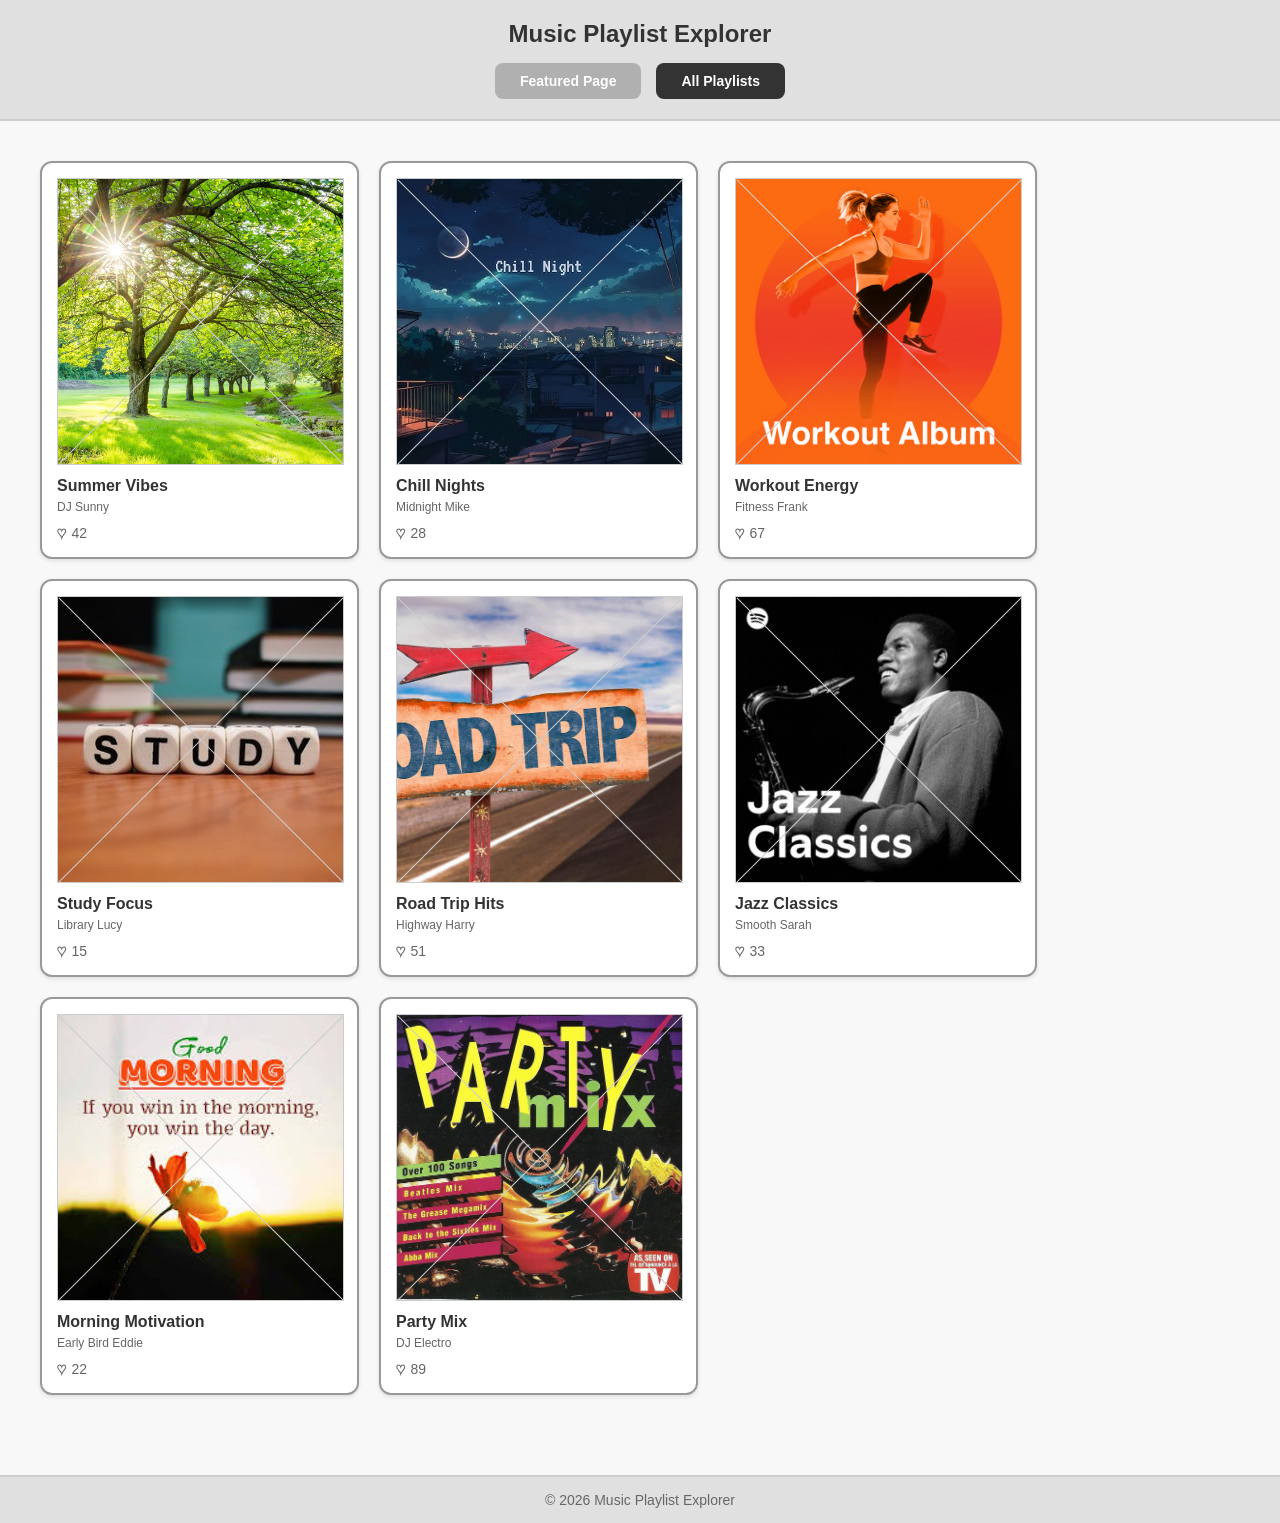
==== music-playlist-creator/allPlaylists.html @ 5029d7d8 "up until milestone 8" ====
<!DOCTYPE html>
<html lang="en">
<head>
    <meta charset="UTF-8">
    <meta name="viewport" content="width=device-width, initial-scale=1.0">
    
    <title>Music Playlist Explorer</title>
    <link rel="icon" type="image/x-icon" href="/images/favicon.ico">
    
    <link rel="stylesheet" href="style.css">
</head>
<body>
    <!-- Header section -->
    <header>
        <h1>Music Playlist Explorer</h1>
        <!-- Navigation buttons -->
        <div class="nav-buttons">
            <a href="featured.html" class="nav-button">Featured Page</a>
            <a href="allPlaylists.html" class="nav-button active">All Playlists</a>
        </div>
    </header>

    <!-- Main content section -->
    <main>
        <!-- All playlists section -->
        <section class="all-playlists">
            <!-- Container for all playlist cards (populated by JavaScript) -->
            <div class="playlist-cards"></div>
        </section>
    </main>

    <!-- Modal overlay -->
    <div class="modal-overlay" id="modal-overlay">
        <!-- Modal content -->
        <div class="modal-content" id="modal-content">
            <div class="modal-header">
                <div class="modal-image"></div>
                <div class="modal-info">
                    <h2 class="modal-playlist-title">Playlist Title</h2>
                    <p class="modal-creator-name">Creator Name</p>
                    <div class="modal-likes">
                        <span class="modal-heart">♥</span>
                        <span class="modal-like-count">0</span>
                    </div>
                </div>
            </div>

            <!-- Shuffle button -->
            <button class="shuffle-button" id="shuffle-button">🔀 Shuffle</button>

            <!-- Song list -->
            <div class="song-list">
                <!-- Song 1 -->
                <div class="song-item">
                    <div class="song-image"></div>
                    <div class="song-details">
                        <h4 class="song-title">Song Title</h4>
                        <p class="artist-name">Artist Name</p>
                        <p class="album-name">Album Name</p>
                    </div>
                    <span class="song-duration">0:00</span>
                </div>

                <!-- Song 2 -->
                <div class="song-item">
                    <div class="song-image"></div>
                    <div class="song-details">
                        <h4 class="song-title">Song Title</h4>
                        <p class="artist-name">Artist Name</p>
                        <p class="album-name">Album Name</p>
                    </div>
                    <span class="song-duration">0:00</span>
                </div>

                <!-- Song 3 -->
                <div class="song-item">
                    <div class="song-image"></div>
                    <div class="song-details">
                        <h4 class="song-title">Song Title</h4>
                        <p class="artist-name">Artist Name</p>
                        <p class="album-name">Album Name</p>
                    </div>
                    <span class="song-duration">0:00</span>
                </div>
            </div>
        </div>
    </div>

    <!-- Footer section -->
    <footer>
        <p>&copy; 2026 Music Playlist Explorer</p>
    </footer>
    <script src="script.js"></script>
</body>
</html>
---- music-playlist-creator/style.css ----
/* Define Arial for a slick website and and add gray background to emphasize slickness*/
body {
    font-family: 'Arial', sans-serif;
    margin: 0;
    padding: 0;
    background-color: #f8f8f8;
    min-height: 100vh;
    display: flex;
    flex-direction: column;
}

/* Ensure header is biggest, most noticable part of the screen and centered  */
header {
    background-color: #e0e0e0;
    padding: 20px;
    border-bottom: 2px solid #ccc;
    text-align: center;
}

header h1 {
    margin: 0 0 15px 0;
    font-size: 24px;
    color: #333;
}

/* Navigation buttons */
.nav-buttons {
    display: flex;
    justify-content: center;
    gap: 15px;
    margin-top: 10px;
}

.nav-button {
    background-color: #b0b0b0;
    color: white;
    border: none;
    border-radius: 8px;
    padding: 10px 25px;
    font-size: 14px;
    font-weight: bold;
    cursor: pointer;
    transition: background-color 0.3s, transform 0.2s;
    text-decoration: none;
    display: inline-block;
}

.nav-button:hover {
    transform: scale(1.05);
}

.nav-button.active {
    background-color: #333;
}

/* Main content area */
main {
    padding: 40px 20px;
    flex: 1;
}

/* Featured section */
.featured-section {
    max-width: 1200px;
    margin: 0 auto;
}

.featured-container {
    display: flex;
    gap: 40px;
    background-color: white;
    border-radius: 12px;
    padding: 30px;
    box-shadow: 0 4px 8px rgba(0, 0, 0, 0.1);
}

/* Featured left side - playlist info */
.featured-left {
    flex: 0 0 300px;
    display: flex;
    flex-direction: column;
    align-items: center;
}

.featured-image {
    width: 250px;
    height: 250px;
    background-color: #f0f0f0;
    border: 2px solid #ccc;
    border-radius: 12px;
    margin-bottom: 20px;
    background-size: cover;
    background-position: center;
}

.featured-title {
    margin: 0 0 10px 0;
    font-size: 24px;
    color: #333;
    text-align: center;
}

.featured-likes {
    display: flex;
    align-items: center;
    gap: 8px;
    font-size: 16px;
}

.featured-likes .heart {
    color: transparent;
    font-size: 20px;
    cursor: pointer;
    -webkit-text-stroke: 1px #666;
    transition: color 0.3s, -webkit-text-stroke 0.3s, transform 0.3s;
}

.featured-likes .heart:hover {
    -webkit-text-stroke: 1px #ff0000;
    transform: scale(1.2);
}

.featured-likes .heart.liked {
    color: #ff0000;
    -webkit-text-stroke: 1px #ff0000;
}

/* Featured right side - song list */
.featured-right {
    flex: 1;
}

.featured-right h3 {
    margin: 0 0 20px 0;
    font-size: 20px;
    color: #333;
}

.featured-song-list {
    display: flex;
    flex-direction: column;
    gap: 15px;
}

.featured-song-item {
    display: flex;
    align-items: center;
    gap: 15px;
    padding: 12px;
    border: 1px solid #ddd;
    border-radius: 8px;
    background-color: #fafafa;
    cursor: pointer;
    transition: transform 0.3s, box-shadow 0.3s;
}

.featured-song-item:hover {
    transform: translateY(-4px);
    box-shadow: 0 4px 12px rgba(0, 0, 0, 0.15);
}

.featured-song-image {
    width: 50px;
    height: 50px;
    background-color: #f0f0f0;
    border: 1px solid #ccc;
    border-radius: 4px;
    background-size: cover;
    background-position: center;
}

.featured-song-details {
    flex: 1;
}

.featured-song-title {
    margin: 0 0 4px 0;
    font-size: 14px;
    color: #333;
    font-weight: bold;
}

.featured-song-artist {
    margin: 0 0 2px 0;
    font-size: 12px;
    color: #666;
}

.featured-song-album {
    margin: 0;
    font-size: 12px;
    color: #999;
}

.featured-song-duration {
    font-size: 12px;
    color: #666;
}

/* Organize each card in Flexbox grid setup */
.playlist-cards {
    display: flex;
    flex-wrap: wrap;
    gap: 20px;
    max-width: 1200px;
    margin: 0 auto;
}

/* Make card seem noticeable with bordering/hovering effect, making site look more responsive */
.card {
    background-color: white;
    border: 2px solid #999;
    border-radius: 12px;
    padding: 15px;
    box-shadow: 0 2px 4px rgba(0, 0, 0, 0.1);
    flex: 0 0 calc(25% - 15px);
    cursor: pointer;
    transition: transform 0.3s, box-shadow 0.3s;
}

/* Card hover effect */
.card:hover {
    transform: translateY(-8px);
    box-shadow: 0 8px 16px rgba(0, 0, 0, 0.2);
}

/* Card image also is place sharply into the card container to fit the aligned grid view*/
.card-image {
    width: 100%;
    aspect-ratio: 1 / 1;
    background-color: #f0f0f0;
    border: 1px solid #ccc;
    margin-bottom: 12px;
    position: relative;
}

/* X pattern for placeholder image */
.card-image::before,
.card-image::after {
    content: '';
    position: absolute;
    background-color: #ccc;
    width: 1px;
    height: 141%;
    top: 50%;
    left: 50%;
}

.card-image::before {
    transform: translate(-50%, -50%) rotate(45deg);
}

.card-image::after {
    transform: translate(-50%, -50%) rotate(-45deg);
}

/* Playlist title */
.playlist-title {
    margin: 0 0 5px 0;
    font-size: 16px;
    color: #333;
    font-weight: bold;
}

/* Further defining song features based on flexbox to make text look clean */
.creator-name {
    margin: 0 0 10px 0;
    font-size: 12px;
    color: #666;
}

/* Likes section */
.likes {
    display: flex;
    align-items: center;
    gap: 5px;
    font-size: 14px;
}

.heart {
    color: transparent;
    font-size: 16px;
    cursor: pointer;
    -webkit-text-stroke: 1px #666;
    transition: color 0.3s, -webkit-text-stroke 0.3s, transform 0.3s;
}

.heart:hover {
    -webkit-text-stroke: 1px #ff0000;
    transform: scale(1.2);
}

.heart.liked {
    color: #ff0000;
    -webkit-text-stroke: 1px #ff0000;
}

.like-count {
    color: #666;
}

/* Centered footer that has grey background matching with top with dark text to indicate the end of the page + small information about company*/
footer {
    background-color: #e0e0e0;
    padding: 15px;
    text-align: center;
    border-top: 2px solid #ccc;
    margin-top: 40px;
}

footer p {
    margin: 0;
    color: #666;
    font-size: 14px;
}

/* Modal overlay - covers entire screen and again is centered to become more noticable for the user and makes the whole website seem more dynamic */
.modal-overlay {
    display: none;
    position: fixed;
    top: 0;
    left: 0;
    width: 100%;
    height: 100%;
    background-color: rgba(0, 0, 0, 0.5);
    z-index: 1000;
    justify-content: center;
    align-items: center;
}

.modal-overlay.active {
    display: flex;
}

/* Modal content box */
.modal-content {
    background-color: white;
    border-radius: 12px;
    padding: 30px;
    max-width: 600px;
    width: 90%;
    max-height: 80vh;
    overflow-y: auto;
    box-shadow: 0 4px 20px rgba(0, 0, 0, 0.3);
}

/* Modal header section */
.modal-header {
    display: flex;
    gap: 20px;
    margin-bottom: 30px;
}

/* Modal playlist cover image */
.modal-image {
    width: 150px;
    height: 150px;
    flex-shrink: 0;
    background-color: #f0f0f0;
    border: 1px solid #ccc;
    position: relative;
}

/* X pattern for modal image placeholder */
.modal-image::before,
.modal-image::after {
    content: '';
    position: absolute;
    background-color: #ccc;
    width: 1px;
    height: 141%;
    top: 50%;
    left: 50%;
}

.modal-image::before {
    transform: translate(-50%, -50%) rotate(45deg);
}

.modal-image::after {
    transform: translate(-50%, -50%) rotate(-45deg);
}

/* Modal info section */
.modal-info {
    display: flex;
    flex-direction: column;
    justify-content: center;
}

.modal-playlist-title {
    margin: 0 0 8px 0;
    font-size: 24px;
    color: #333;
}

.modal-creator-name {
    margin: 0 0 8px 0;
    font-size: 16px;
    color: #666;
}

/* Modal likes section */
.modal-likes {
    display: flex;
    align-items: center;
    gap: 5px;
    font-size: 14px;
}

.modal-heart {
    color: transparent;
    font-size: 16px;
    cursor: pointer;
    -webkit-text-stroke: 1px #666;
    transition: color 0.3s, -webkit-text-stroke 0.3s, transform 0.3s;
}

.modal-heart:hover {
    -webkit-text-stroke: 1px #ff0000;
    transform: scale(1.2);
}

.modal-heart.liked {
    color: #ff0000;
    -webkit-text-stroke: 1px #ff0000;
}

.modal-like-count {
    color: #666;
}

/* Shuffle button */
.shuffle-button {
    background-color: #4CAF50;
    color: white;
    border: none;
    border-radius: 8px;
    padding: 10px 20px;
    font-size: 14px;
    font-weight: bold;
    cursor: pointer;
    margin: 20px 0 10px auto;
    display: block;
    transition: background-color 0.3s, transform 0.2s;
}

.shuffle-button:hover {
    background-color: #45a049;
    transform: scale(1.05);
}

.shuffle-button:active {
    transform: scale(0.98);
}

/* Song list container - showing each song in a down grid view including key features like
song title, author, and album name */
.song-list {
    display: flex;
    flex-direction: column;
    gap: 15px;
}

/* Individual song item */
.song-item {
    display: flex;
    align-items: center;
    gap: 15px;
    padding: 12px;
    border: 1px solid #ddd;
    border-radius: 8px;
    background-color: #fafafa;
    cursor: pointer;
    transition: transform 0.3s, box-shadow 0.3s;
}

/* Song item hover effect */
.song-item:hover {
    transform: translateY(-8px);
    box-shadow: 0 4px 12px rgba(0, 0, 0, 0.15);
}

/* Song thumbnail image */
.song-image {
    width: 60px;
    height: 60px;
    flex-shrink: 0;
    background-color: #f0f0f0;
    border: 1px solid #ccc;
    position: relative;
}

/* X pattern for song image placeholder */
.song-image::before,
.song-image::after {
    content: '';
    position: absolute;
    background-color: #ccc;
    width: 1px;
    height: 141%;
    top: 50%;
    left: 50%;
}

.song-image::before {
    transform: translate(-50%, -50%) rotate(45deg);
}

.song-image::after {
    transform: translate(-50%, -50%) rotate(-45deg);
}

/* Song details section */
.song-details {
    flex: 1;
}

.song-title {
    margin: 0 0 4px 0;
    font-size: 14px;
    color: #333;
    font-weight: bold;
}

.artist-name {
    margin: 0 0 2px 0;
    font-size: 12px;
    color: #666;
}

.album-name {
    margin: 0;
    font-size: 12px;
    color: #999;
}

/* Song duration */
.song-duration {
    font-size: 12px;
    color: #666;
    margin-left: auto;
}
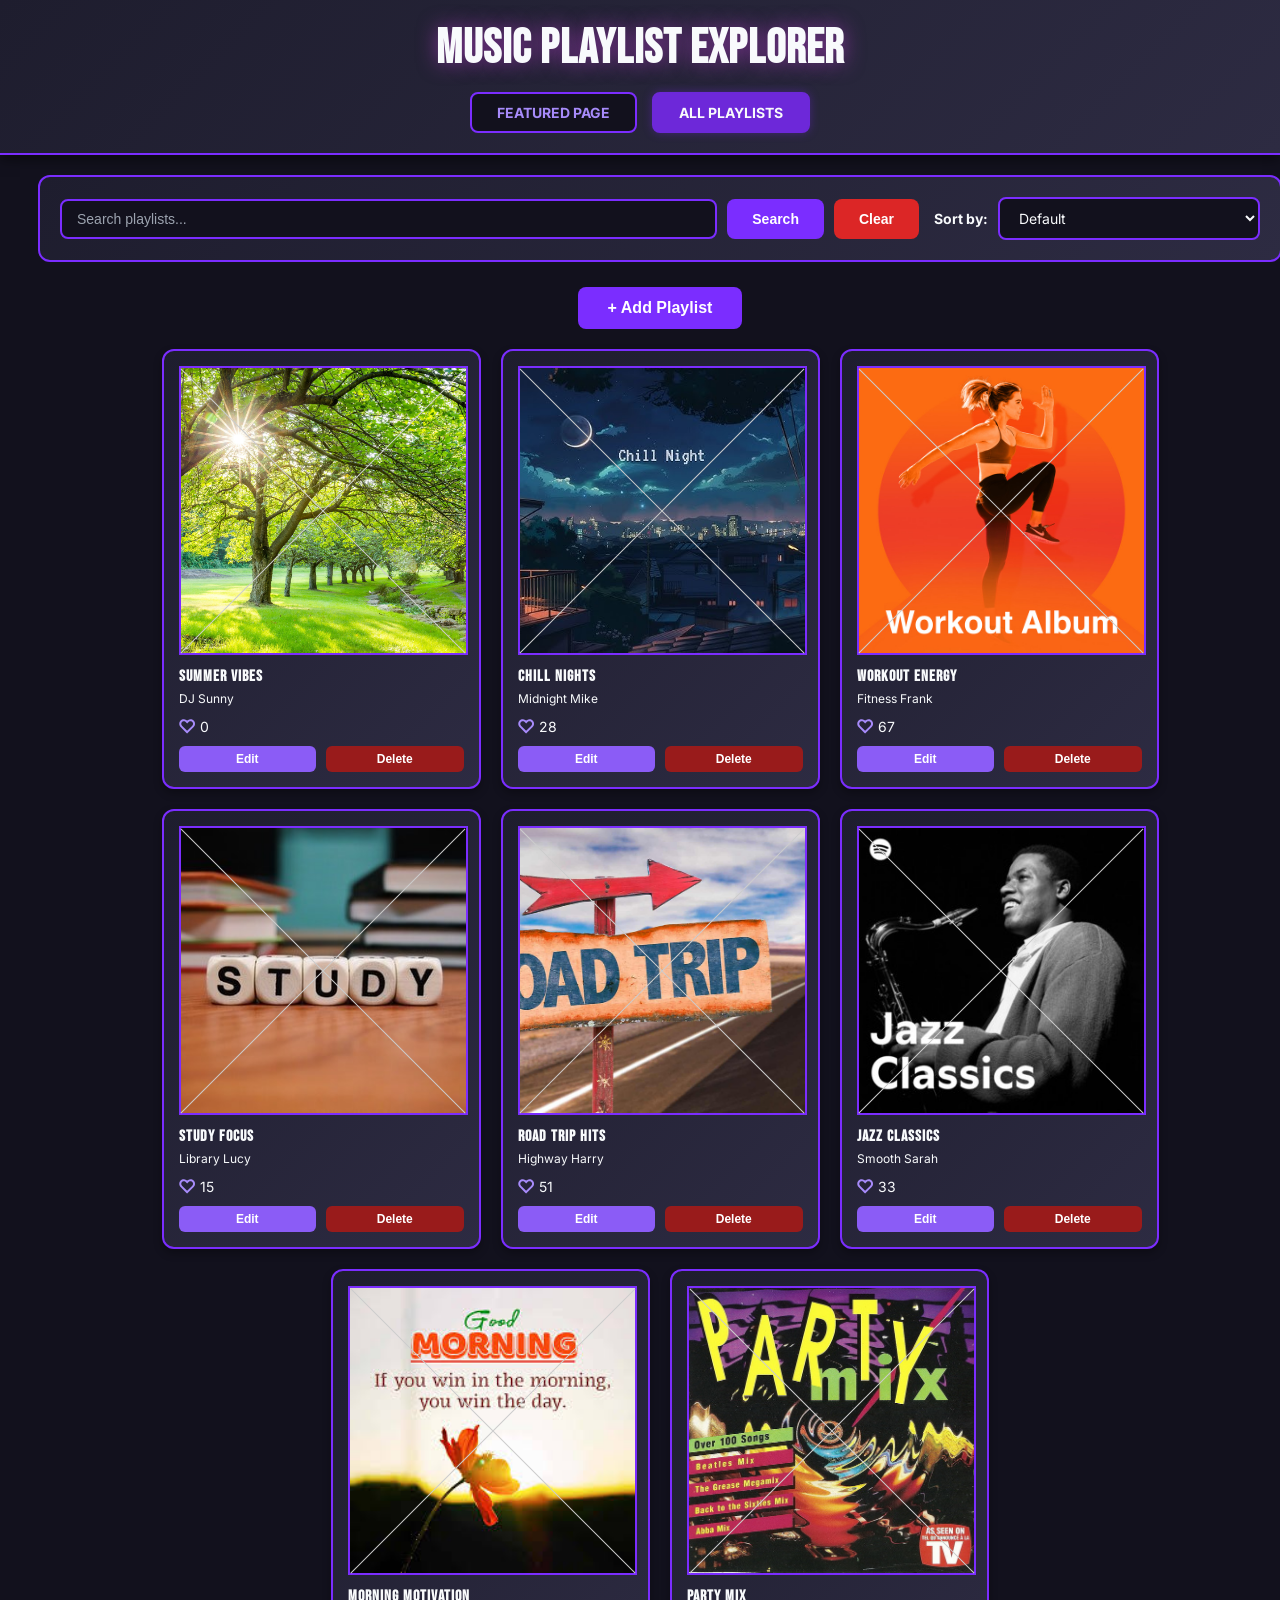
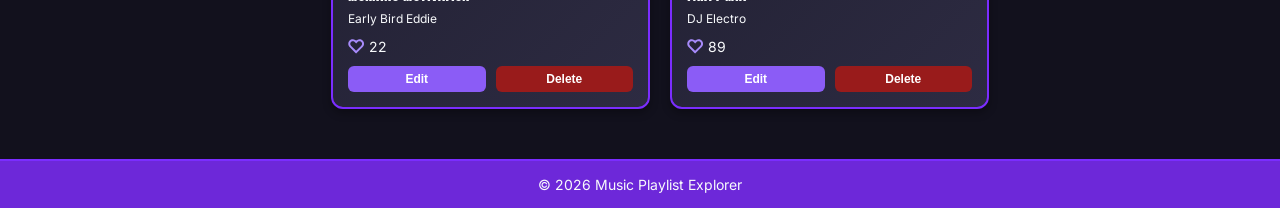
==== commit 281d2f73: "finished all stretch features + docs" ====
--- a/music-playlist-creator/allPlaylists.html
+++ b/music-playlist-creator/allPlaylists.html
@@ -10,26 +10,52 @@
     <link rel="stylesheet" href="style.css">
 </head>
 <body>
-    <!-- Header section -->
+    <!-- Header -->
     <header>
         <h1>Music Playlist Explorer</h1>
-        <!-- Navigation buttons -->
+        <!-- Navigation -->
         <div class="nav-buttons">
             <a href="featured.html" class="nav-button">Featured Page</a>
             <a href="allPlaylists.html" class="nav-button active">All Playlists</a>
         </div>
     </header>
 
-    <!-- Main content section -->
+    <!-- Main -->
     <main>
-        <!-- All playlists section -->
+        <!-- Search and Sort Controls -->
+        <div class="controls-container">
+            <div class="search-container">
+                <input type="text" id="search-input" class="search-input" placeholder="Search playlists...">
+                <button id="search-button" class="search-button">Search</button>
+                <button id="clear-button" class="clear-button">Clear</button>
+            </div>
+            <div class="sort-container">
+                <label for="sort-select">Sort by:</label>
+                <select id="sort-select" class="sort-select">
+                    <option value="default">Default</option>
+                    <option value="name-az">Playlist Name (A-Z)</option>
+                    <option value="name-za">Playlist Name (Z-A)</option>
+                    <option value="author-az">Author (A-Z)</option>
+                    <option value="author-za">Author (Z-A)</option>
+                    <option value="likes-desc">Number of Likes (High to Low)</option>
+                    <option value="date-desc">Date Added (Newest to Oldest)</option>
+                </select>
+            </div>
+        </div>
+
+        <!-- Add Playlist Button -->
+        <div class="add-playlist-container">
+            <button class="add-playlist-button" id="add-playlist-button">+ Add Playlist</button>
+        </div>
+
+        <!-- All playlists -->
         <section class="all-playlists">
-            <!-- Container for all playlist cards (populated by JavaScript) -->
+            <!-- Playlist cards -->
             <div class="playlist-cards"></div>
         </section>
     </main>
 
-    <!-- Modal overlay -->
+    <!-- Modal -->
     <div class="modal-overlay" id="modal-overlay">
         <!-- Modal content -->
         <div class="modal-content" id="modal-content">
@@ -43,12 +69,18 @@
                         <span class="modal-like-count">0</span>
                     </div>
                 </div>
-            </div>
-
-            <!-- Shuffle button -->
-            <button class="shuffle-button" id="shuffle-button">🔀 Shuffle</button>
-
-            <!-- Song list -->
+                <button class="get-description-button" id="get-description-button">Get Description</button>
+            </div>
+
+            <!-- Shuffle -->
+            <button class="shuffle-button" id="shuffle-button">Shuffle</button>
+
+            <!-- AI Description -->
+            <div class="ai-description-section" id="ai-description-section" style="display: none;">
+                <p class="ai-description-output" id="ai-description-output"></p>
+            </div>
+
+            <!-- Songs -->
             <div class="song-list">
                 <!-- Song 1 -->
                 <div class="song-item">
@@ -86,10 +118,91 @@
         </div>
     </div>
 
-    <!-- Footer section -->
+    <!-- Add/Edit Playlist Form Modal -->
+    <div class="form-modal-overlay" id="form-modal-overlay">
+        <div class="form-modal-content">
+            <h2 id="form-modal-title">Add New Playlist</h2>
+
+            <form id="playlist-form">
+                <!-- Playlist Info -->
+                <div class="form-section">
+                    <h3>Playlist Information</h3>
+
+                    <label for="playlist-name">Playlist Name *</label>
+                    <input type="text" id="playlist-name" required>
+
+                    <label for="playlist-author">Author/Creator *</label>
+                    <input type="text" id="playlist-author" required>
+
+                    <label for="playlist-cover">Cover Image URL *</label>
+                    <input type="text" id="playlist-cover" placeholder="assets/img/yourimage.jpg" required>
+                </div>
+
+                <!-- Songs Section -->
+                <div class="form-section">
+                    <h3>Songs (at least 1 required)</h3>
+                    <div id="songs-container">
+                        <!-- Song 1 (required) -->
+                        <div class="song-form-item" data-song-index="0">
+                            <h4>Song 1 *</h4>
+                            <label>Song Title *</label>
+                            <input type="text" class="song-title" required>
+
+                            <label>Artist *</label>
+                            <input type="text" class="song-artist" required>
+
+                            <label>Album *</label>
+                            <input type="text" class="song-album" required>
+
+                            <label>Duration (MM:SS) *</label>
+                            <input type="text" class="song-duration" placeholder="3:45" required>
+
+                            <label>Cover Image URL *</label>
+                            <input type="text" class="song-image" placeholder="assets/img/songimage.jpg" required>
+                        </div>
+                    </div>
+
+                    <button type="button" class="add-song-button" id="add-song-button">+ Add Another Song</button>
+                </div>
+
+                <!-- Form Actions -->
+                <div class="form-actions">
+                    <button type="submit" class="submit-form-button">Save Playlist</button>
+                    <button type="button" class="cancel-form-button" id="cancel-form-button">Cancel</button>
+                </div>
+            </form>
+        </div>
+    </div>
+
+    <!-- Delete Confirmation Modal -->
+    <div class="delete-modal-overlay" id="delete-modal-overlay">
+        <div class="delete-modal-content">
+            <h2>Confirm Delete</h2>
+            <p id="delete-modal-message">Are you sure you want to delete this playlist?</p>
+            <div class="delete-modal-actions">
+                <button class="delete-confirm-button" id="delete-confirm-button">Delete</button>
+                <button class="delete-cancel-button" id="delete-cancel-button">Cancel</button>
+            </div>
+        </div>
+    </div>
+
+    <!-- Validation Modal -->
+    <div class="validation-modal-overlay" id="validation-modal-overlay">
+        <div class="validation-modal-content">
+            <h2>Missing Songs</h2>
+            <p id="validation-modal-message">You must add at least one song with all fields filled!</p>
+            <div class="validation-modal-actions">
+                <button class="validation-ok-button" id="validation-ok-button">OK</button>
+            </div>
+        </div>
+    </div>
+
+    <!-- Footer -->
     <footer>
         <p>&copy; 2026 Music Playlist Explorer</p>
     </footer>
+    <script src="secrets.js"></script>
+    <script src="playlistAI.js"></script>
     <script src="script.js"></script>
 </body>
 </html>
--- a/music-playlist-creator/style.css
+++ b/music-playlist-creator/style.css
@@ -1,62 +1,87 @@
-/* Define Arial for a slick website and and add gray background to emphasize slickness*/
+/* Import Google Fonts */
+@import url('https://fonts.googleapis.com/css2?family=Bebas+Neue&family=Inter:wght@400;600;700&display=swap');
+
+/* Punk Rock Theme */
 body {
-    font-family: 'Arial', sans-serif;
+    font-family: 'Inter', sans-serif;
     margin: 0;
     padding: 0;
-    background-color: #f8f8f8;
+    background-color: #12111D;
+    color: #F8FAFC;
     min-height: 100vh;
     display: flex;
     flex-direction: column;
 }
 
-/* Ensure header is biggest, most noticable part of the screen and centered  */
+/* Headings use Bebas Neue */
+h1, h2, h3, h4, h5, h6 {
+    font-family: 'Bebas Neue', cursive;
+    letter-spacing: 1px;
+}
+
+/* Header */
 header {
-    background-color: #e0e0e0;
+    background: linear-gradient(135deg, #1E1D2E 0%, #2D2B42 100%);
     padding: 20px;
-    border-bottom: 2px solid #ccc;
+    border-bottom: 2px solid #7B2DFF;
     text-align: center;
+    box-shadow: 0 4px 12px rgba(0, 0, 0, 0.5);
+    width: 100%;
+    box-sizing: border-box;
 }
 
 header h1 {
     margin: 0 0 15px 0;
-    font-size: 24px;
-    color: #333;
+    font-size: clamp(28px, 5vw, 48px);
+    color: #F8FAFC;
+    text-transform: uppercase;
+    text-shadow: 0 0 20px rgba(217, 70, 239, 0.5);
 }
 
 /* Navigation buttons */
 .nav-buttons {
     display: flex;
     justify-content: center;
+    flex-wrap: wrap;
     gap: 15px;
     margin-top: 10px;
 }
 
 .nav-button {
-    background-color: #b0b0b0;
-    color: white;
-    border: none;
+    background-color: #12111D;
+    color: #A78BFA;
+    border: 2px solid #7B2DFF;
     border-radius: 8px;
     padding: 10px 25px;
     font-size: 14px;
     font-weight: bold;
     cursor: pointer;
-    transition: background-color 0.3s, transform 0.2s;
+    transition: all 0.3s;
     text-decoration: none;
     display: inline-block;
+    text-transform: uppercase;
 }
 
 .nav-button:hover {
+    background-color: #7B2DFF;
+    color: #F8FAFC;
     transform: scale(1.05);
 }
 
 .nav-button.active {
-    background-color: #333;
+    background-color: #6D28D9;
+    color: #F8FAFC;
+    border-color: #6D28D9;
+    box-shadow: 0 0 10px rgba(109, 40, 217, 0.4);
 }
 
 /* Main content area */
 main {
-    padding: 40px 20px;
+    padding: 20px;
     flex: 1;
+    max-width: 1400px;
+    margin: 0 auto;
+    width: 100%;
 }
 
 /* Featured section */
@@ -67,11 +92,13 @@
 
 .featured-container {
     display: flex;
-    gap: 40px;
-    background-color: white;
+    flex-wrap: wrap;
+    gap: 30px;
+    background: linear-gradient(135deg, #1E1D2E 0%, #2D2B42 100%);
+    border: 2px solid #7B2DFF;
     border-radius: 12px;
-    padding: 30px;
-    box-shadow: 0 4px 8px rgba(0, 0, 0, 0.1);
+    padding: 25px;
+    box-shadow: 0 4px 8px rgba(123, 45, 255, 0.3);
 }
 
 /* Featured left side - playlist info */
@@ -80,12 +107,13 @@
     display: flex;
     flex-direction: column;
     align-items: center;
+    min-width: 250px;
 }
 
 .featured-image {
     width: 250px;
     height: 250px;
-    background-color: #f0f0f0;
+    background-color: #12111D;
     border: 2px solid #ccc;
     border-radius: 12px;
     margin-bottom: 20px;
@@ -96,7 +124,7 @@
 .featured-title {
     margin: 0 0 10px 0;
     font-size: 24px;
-    color: #333;
+    color: #F8FAFC;
     text-align: center;
 }
 
@@ -111,29 +139,37 @@
     color: transparent;
     font-size: 20px;
     cursor: pointer;
-    -webkit-text-stroke: 1px #666;
+    -webkit-text-stroke: 2px #A78BFA;
     transition: color 0.3s, -webkit-text-stroke 0.3s, transform 0.3s;
 }
 
 .featured-likes .heart:hover {
-    -webkit-text-stroke: 1px #ff0000;
+    -webkit-text-stroke: 2px #C4B5FD;
     transform: scale(1.2);
 }
 
 .featured-likes .heart.liked {
-    color: #ff0000;
-    -webkit-text-stroke: 1px #ff0000;
+    color: #A78BFA;
+    -webkit-text-stroke: 2px #C4B5FD;
 }
 
 /* Featured right side - song list */
 .featured-right {
-    flex: 1;
+    flex: 1 1 400px;
+    min-width: 0;
+}
+
+.featured-header {
+    display: flex;
+    justify-content: space-between;
+    align-items: center;
+    margin-bottom: 20px;
 }
 
 .featured-right h3 {
-    margin: 0 0 20px 0;
+    margin: 0;
     font-size: 20px;
-    color: #333;
+    color: #F8FAFC;
 }
 
 .featured-song-list {
@@ -147,9 +183,9 @@
     align-items: center;
     gap: 15px;
     padding: 12px;
-    border: 1px solid #ddd;
-    border-radius: 8px;
-    background-color: #fafafa;
+    border: 2px solid #7B2DFF;
+    border-radius: 8px;
+    background: linear-gradient(135deg, #1E1D2E 0%, #2D2B42 100%);
     cursor: pointer;
     transition: transform 0.3s, box-shadow 0.3s;
 }
@@ -162,8 +198,8 @@
 .featured-song-image {
     width: 50px;
     height: 50px;
-    background-color: #f0f0f0;
-    border: 1px solid #ccc;
+    background-color: #12111D;
+    border: 2px solid #7B2DFF;
     border-radius: 4px;
     background-size: cover;
     background-position: center;
@@ -176,14 +212,14 @@
 .featured-song-title {
     margin: 0 0 4px 0;
     font-size: 14px;
-    color: #333;
+    color: #F8FAFC;
     font-weight: bold;
 }
 
 .featured-song-artist {
     margin: 0 0 2px 0;
     font-size: 12px;
-    color: #666;
+    color: #F8FAFC;
 }
 
 .featured-song-album {
@@ -194,7 +230,7 @@
 
 .featured-song-duration {
     font-size: 12px;
-    color: #666;
+    color: #F8FAFC;
 }
 
 /* Organize each card in Flexbox grid setup */
@@ -204,32 +240,34 @@
     gap: 20px;
     max-width: 1200px;
     margin: 0 auto;
+    justify-content: center;
 }
 
 /* Make card seem noticeable with bordering/hovering effect, making site look more responsive */
 .card {
-    background-color: white;
-    border: 2px solid #999;
+    background: linear-gradient(135deg, #1E1D2E 0%, #2D2B42 100%);
+    border: 2px solid #7B2DFF;
     border-radius: 12px;
     padding: 15px;
-    box-shadow: 0 2px 4px rgba(0, 0, 0, 0.1);
+    box-shadow: 0 4px 8px rgba(0, 0, 0, 0.3);
     flex: 0 0 calc(25% - 15px);
     cursor: pointer;
-    transition: transform 0.3s, box-shadow 0.3s;
+    transition: all 0.3s;
 }
 
 /* Card hover effect */
 .card:hover {
     transform: translateY(-8px);
-    box-shadow: 0 8px 16px rgba(0, 0, 0, 0.2);
+    box-shadow: 0 8px 20px rgba(123, 45, 255, 0.5);
+    border-color: #D946EF;
 }
 
 /* Card image also is place sharply into the card container to fit the aligned grid view*/
 .card-image {
     width: 100%;
     aspect-ratio: 1 / 1;
-    background-color: #f0f0f0;
-    border: 1px solid #ccc;
+    background-color: #12111D;
+    border: 2px solid #7B2DFF;
     margin-bottom: 12px;
     position: relative;
 }
@@ -258,7 +296,7 @@
 .playlist-title {
     margin: 0 0 5px 0;
     font-size: 16px;
-    color: #333;
+    color: #F8FAFC;
     font-weight: bold;
 }
 
@@ -266,7 +304,7 @@
 .creator-name {
     margin: 0 0 10px 0;
     font-size: 12px;
-    color: #666;
+    color: #F8FAFC;
 }
 
 /* Likes section */
@@ -281,36 +319,36 @@
     color: transparent;
     font-size: 16px;
     cursor: pointer;
-    -webkit-text-stroke: 1px #666;
+    -webkit-text-stroke: 2px #A78BFA;
     transition: color 0.3s, -webkit-text-stroke 0.3s, transform 0.3s;
 }
 
 .heart:hover {
-    -webkit-text-stroke: 1px #ff0000;
+    -webkit-text-stroke: 2px #C4B5FD;
     transform: scale(1.2);
 }
 
 .heart.liked {
-    color: #ff0000;
-    -webkit-text-stroke: 1px #ff0000;
+    color: #A78BFA;
+    -webkit-text-stroke: 2px #C4B5FD;
 }
 
 .like-count {
-    color: #666;
+    color: #F8FAFC;
 }
 
 /* Centered footer that has grey background matching with top with dark text to indicate the end of the page + small information about company*/
 footer {
-    background-color: #e0e0e0;
+    background-color: #6D28D9;
     padding: 15px;
     text-align: center;
-    border-top: 2px solid #ccc;
-    margin-top: 40px;
+    border-top: 2px solid #7B2DFF;
+    margin-top: 30px;
 }
 
 footer p {
     margin: 0;
-    color: #666;
+    color: #F8FAFC;
     font-size: 14px;
 }
 
@@ -334,7 +372,7 @@
 
 /* Modal content box */
 .modal-content {
-    background-color: white;
+    background: linear-gradient(135deg, #1E1D2E 0%, #2D2B42 100%);
     border-radius: 12px;
     padding: 30px;
     max-width: 600px;
@@ -349,6 +387,7 @@
     display: flex;
     gap: 20px;
     margin-bottom: 30px;
+    position: relative;
 }
 
 /* Modal playlist cover image */
@@ -356,8 +395,8 @@
     width: 150px;
     height: 150px;
     flex-shrink: 0;
-    background-color: #f0f0f0;
-    border: 1px solid #ccc;
+    background-color: #12111D;
+    border: 2px solid #7B2DFF;
     position: relative;
 }
 
@@ -391,13 +430,13 @@
 .modal-playlist-title {
     margin: 0 0 8px 0;
     font-size: 24px;
-    color: #333;
+    color: #F8FAFC;
 }
 
 .modal-creator-name {
     margin: 0 0 8px 0;
     font-size: 16px;
-    color: #666;
+    color: #F8FAFC;
 }
 
 /* Modal likes section */
@@ -412,27 +451,27 @@
     color: transparent;
     font-size: 16px;
     cursor: pointer;
-    -webkit-text-stroke: 1px #666;
+    -webkit-text-stroke: 2px #A78BFA;
     transition: color 0.3s, -webkit-text-stroke 0.3s, transform 0.3s;
 }
 
 .modal-heart:hover {
-    -webkit-text-stroke: 1px #ff0000;
+    -webkit-text-stroke: 2px #C4B5FD;
     transform: scale(1.2);
 }
 
 .modal-heart.liked {
-    color: #ff0000;
-    -webkit-text-stroke: 1px #ff0000;
+    color: #A78BFA;
+    -webkit-text-stroke: 2px #C4B5FD;
 }
 
 .modal-like-count {
-    color: #666;
+    color: #F8FAFC;
 }
 
 /* Shuffle button */
 .shuffle-button {
-    background-color: #4CAF50;
+    background-color: #7B2DFF;
     color: white;
     border: none;
     border-radius: 8px;
@@ -446,12 +485,64 @@
 }
 
 .shuffle-button:hover {
-    background-color: #45a049;
+    background-color: #6D28D9;
     transform: scale(1.05);
 }
 
 .shuffle-button:active {
     transform: scale(0.98);
+}
+
+/* AI Description section */
+.ai-description-section {
+    margin: 20px 0;
+    padding: 15px;
+    background-color: #12111D;
+    border-radius: 8px;
+    border: 2px solid #7B2DFF;
+}
+
+.get-description-button {
+    background-color: #7B2DFF;
+    color: white;
+    border: none;
+    border-radius: 8px;
+    padding: 8px 16px;
+    font-size: 12px;
+    font-weight: bold;
+    cursor: pointer;
+    transition: background-color 0.3s, transform 0.2s;
+}
+
+/* Button in modal header (top right) */
+.modal-header .get-description-button {
+    position: absolute;
+    top: 20px;
+    right: 20px;
+}
+
+.get-description-button:hover {
+    background-color: #6D28D9;
+    transform: scale(1.05);
+}
+
+.get-description-button:active {
+    transform: scale(0.98);
+}
+
+.get-description-button:disabled {
+    background-color: #ccc;
+    cursor: not-allowed;
+}
+
+.ai-description-output {
+    margin: 0;
+    font-size: 14px;
+    line-height: 1.6;
+    color: #F8FAFC;
+    font-style: italic;
+    text-align: center;
+    min-height: 20px;
 }
 
 /* Song list container - showing each song in a down grid view including key features like
@@ -468,9 +559,9 @@
     align-items: center;
     gap: 15px;
     padding: 12px;
-    border: 1px solid #ddd;
-    border-radius: 8px;
-    background-color: #fafafa;
+    border: 2px solid #7B2DFF;
+    border-radius: 8px;
+    background: linear-gradient(135deg, #1E1D2E 0%, #2D2B42 100%);
     cursor: pointer;
     transition: transform 0.3s, box-shadow 0.3s;
 }
@@ -486,8 +577,8 @@
     width: 60px;
     height: 60px;
     flex-shrink: 0;
-    background-color: #f0f0f0;
-    border: 1px solid #ccc;
+    background-color: #12111D;
+    border: 2px solid #7B2DFF;
     position: relative;
 }
 
@@ -519,14 +610,14 @@
 .song-title {
     margin: 0 0 4px 0;
     font-size: 14px;
-    color: #333;
+    color: #F8FAFC;
     font-weight: bold;
 }
 
 .artist-name {
     margin: 0 0 2px 0;
     font-size: 12px;
-    color: #666;
+    color: #F8FAFC;
 }
 
 .album-name {
@@ -538,6 +629,509 @@
 /* Song duration */
 .song-duration {
     font-size: 12px;
-    color: #666;
+    color: #F8FAFC;
     margin-left: auto;
+}
+
+/* Add Playlist Button */
+.add-playlist-container {
+    max-width: 1200px;
+    margin: 0 auto 20px auto;
+    text-align: center;
+}
+
+.add-playlist-button {
+    background-color: #7B2DFF;
+    color: white;
+    border: none;
+    border-radius: 8px;
+    padding: 12px 30px;
+    font-size: 16px;
+    font-weight: bold;
+    cursor: pointer;
+    transition: background-color 0.3s, transform 0.2s;
+}
+
+.add-playlist-button:hover {
+    background-color: #6D28D9;
+    transform: scale(1.05);
+}
+
+/* Search and Sort Controls */
+.controls-container {
+    max-width: 1200px;
+    margin: 0 auto 25px auto;
+    display: flex;
+    flex-wrap: wrap;
+    gap: 15px;
+    justify-content: space-between;
+    align-items: center;
+    padding: 20px;
+    background: linear-gradient(135deg, #1E1D2E 0%, #2D2B42 100%);
+    border: 2px solid #7B2DFF;
+    border-radius: 12px;
+}
+
+.search-container {
+    display: flex;
+    gap: 10px;
+    flex: 1 1 300px;
+    min-width: 250px;
+}
+
+.search-input {
+    flex: 1;
+    padding: 10px 15px;
+    border: 2px solid #7B2DFF;
+    border-radius: 8px;
+    font-size: 14px;
+    background-color: #12111D;
+    color: #F8FAFC;
+    transition: border-color 0.3s;
+}
+
+.search-input:focus {
+    outline: none;
+    border-color: #A78BFA;
+    background-color: #1E1D2E;
+}
+
+.search-input::placeholder {
+    color: #9CA3AF;
+}
+
+.search-button {
+    background-color: #7B2DFF;
+    color: white;
+    border: none;
+    border-radius: 8px;
+    padding: 10px 25px;
+    font-size: 14px;
+    font-weight: bold;
+    cursor: pointer;
+    transition: background-color 0.3s, transform 0.2s;
+    white-space: nowrap;
+}
+
+.search-button:hover {
+    background-color: #6D28D9;
+    transform: scale(1.05);
+}
+
+.clear-button {
+    background-color: #DC2626;
+    color: white;
+    border: none;
+    border-radius: 8px;
+    padding: 10px 25px;
+    font-size: 14px;
+    font-weight: bold;
+    cursor: pointer;
+    transition: background-color 0.3s, transform 0.2s;
+    white-space: nowrap;
+}
+
+.clear-button:hover {
+    background-color: #B91C1C;
+    transform: scale(1.05);
+}
+
+.sort-container {
+    display: flex;
+    align-items: center;
+    gap: 10px;
+    flex: 0 1 auto;
+}
+
+.sort-container label {
+    color: #F8FAFC;
+    font-weight: bold;
+    font-size: 14px;
+    white-space: nowrap;
+}
+
+.sort-select {
+    padding: 10px 15px;
+    border: 2px solid #7B2DFF;
+    border-radius: 8px;
+    font-size: 14px;
+    background-color: #12111D;
+    color: #F8FAFC;
+    cursor: pointer;
+    transition: border-color 0.3s;
+    font-family: 'Inter', sans-serif;
+}
+
+.sort-select:focus {
+    outline: none;
+    border-color: #A78BFA;
+}
+
+.sort-select option {
+    background-color: #12111D;
+    color: #F8FAFC;
+}
+
+/* Responsive controls - stack on small screens */
+@media (max-width: 768px) {
+    .controls-container {
+        flex-direction: column;
+        align-items: stretch;
+    }
+
+    .search-container {
+        flex: 1 1 auto;
+        width: 100%;
+    }
+
+    .sort-container {
+        width: 100%;
+        justify-content: space-between;
+    }
+
+    .sort-select {
+        flex: 1;
+    }
+}
+
+/* Edit/Delete Buttons on Cards */
+.card-actions {
+    display: flex;
+    gap: 10px;
+    margin-top: 10px;
+}
+
+.edit-button, .delete-button {
+    flex: 1;
+    padding: 6px 12px;
+    font-size: 12px;
+    font-weight: bold;
+    border: none;
+    border-radius: 6px;
+    cursor: pointer;
+    transition: background-color 0.3s, transform 0.2s;
+}
+
+.edit-button {
+    background-color: #8B5CF6;
+    color: white;
+}
+
+.edit-button:hover {
+    background-color: #7C3AED;
+    transform: scale(1.05);
+}
+
+.delete-button {
+    background-color: #991B1B;
+    color: white;
+}
+
+.delete-button:hover {
+    background-color: #7F1D1D;
+    transform: scale(1.05);
+}
+
+/* Form Modal */
+.form-modal-overlay {
+    display: none;
+    position: fixed;
+    top: 0;
+    left: 0;
+    width: 100%;
+    height: 100%;
+    background-color: rgba(0, 0, 0, 0.5);
+    z-index: 2000;
+    justify-content: center;
+    align-items: center;
+    overflow-y: auto;
+}
+
+.form-modal-overlay.active {
+    display: flex;
+}
+
+.form-modal-content {
+    background: linear-gradient(135deg, #1E1D2E 0%, #2D2B42 100%);
+    border-radius: 12px;
+    padding: 30px;
+    max-width: 600px;
+    width: 90%;
+    max-height: 90vh;
+    overflow-y: auto;
+    box-shadow: 0 4px 20px rgba(0, 0, 0, 0.3);
+}
+
+.form-modal-content h2 {
+    margin: 0 0 20px 0;
+    color: #F8FAFC;
+}
+
+.form-section {
+    margin-bottom: 30px;
+}
+
+.form-section h3 {
+    margin: 0 0 15px 0;
+    color: #F8FAFC;
+    border-bottom: 2px solid #7B2DFF;
+    padding-bottom: 8px;
+}
+
+.form-section label {
+    display: block;
+    margin: 8px 0 4px 0;
+    font-weight: bold;
+    color: #F8FAFC;
+    font-size: 14px;
+}
+
+.form-section input {
+    width: 100%;
+    padding: 10px;
+    border: 2px solid #7B2DFF;
+    border-radius: 6px;
+    font-size: 14px;
+    box-sizing: border-box;
+    background-color: #12111D;
+    color: #F8FAFC;
+}
+
+.form-section input:focus {
+    outline: none;
+    border-color: #A78BFA;
+    background-color: #1E1D2E;
+}
+
+/* Song Form Items */
+.song-form-item {
+    background-color: #12111D;
+    padding: 15px;
+    border-radius: 8px;
+    margin-bottom: 15px;
+    border: 2px solid #7B2DFF;
+    position: relative;
+}
+
+.song-form-item h4 {
+    margin: 0 0 10px 0;
+    color: #F8FAFC;
+}
+
+.remove-song-button {
+    position: absolute;
+    top: 10px;
+    right: 10px;
+    background-color: #991B1B;
+    color: white;
+    border: none;
+    border-radius: 50%;
+    width: 30px;
+    height: 30px;
+    font-size: 18px;
+    cursor: pointer;
+    display: flex;
+    align-items: center;
+    justify-content: center;
+}
+
+.remove-song-button:hover {
+    background-color: #7F1D1D;
+}
+
+.add-song-button {
+    background-color: #7B2DFF;
+    color: white;
+    border: none;
+    border-radius: 8px;
+    padding: 10px 20px;
+    font-size: 14px;
+    font-weight: bold;
+    cursor: pointer;
+    width: 100%;
+    transition: background-color 0.3s;
+}
+
+.add-song-button:hover {
+    background-color: #6D28D9;
+}
+
+/* Form Actions */
+.form-actions {
+    display: flex;
+    gap: 15px;
+    margin-top: 20px;
+}
+
+.submit-form-button, .cancel-form-button {
+    flex: 1;
+    padding: 12px 20px;
+    font-size: 16px;
+    font-weight: bold;
+    border: none;
+    border-radius: 8px;
+    cursor: pointer;
+    transition: background-color 0.3s, transform 0.2s;
+}
+
+.submit-form-button {
+    background-color: #7B2DFF;
+    color: white;
+}
+
+.submit-form-button:hover {
+    background-color: #6D28D9;
+    transform: scale(1.05);
+}
+
+.cancel-form-button {
+    background-color: #9E9E9E;
+    color: white;
+}
+
+.cancel-form-button:hover {
+    background-color: #757575;
+    transform: scale(1.05);
+}
+
+/* Delete Confirmation Modal */
+.delete-modal-overlay {
+    display: none;
+    position: fixed;
+    top: 0;
+    left: 0;
+    width: 100%;
+    height: 100%;
+    background-color: rgba(0, 0, 0, 0.5);
+    z-index: 3000;
+    justify-content: center;
+    align-items: center;
+}
+
+.delete-modal-overlay.active {
+    display: flex;
+}
+
+.delete-modal-content {
+    background: linear-gradient(135deg, #1E1D2E 0%, #2D2B42 100%);
+    border-radius: 12px;
+    padding: 30px;
+    max-width: 400px;
+    width: 90%;
+    box-shadow: 0 4px 20px rgba(0, 0, 0, 0.3);
+    border: 2px solid #991B1B;
+}
+
+.delete-modal-content h2 {
+    margin: 0 0 15px 0;
+    color: #F8FAFC;
+    font-size: 24px;
+}
+
+.delete-modal-content p {
+    margin: 0 0 25px 0;
+    color: #F8FAFC;
+    font-size: 16px;
+    line-height: 1.5;
+}
+
+.delete-modal-actions {
+    display: flex;
+    gap: 15px;
+}
+
+.delete-confirm-button, .delete-cancel-button {
+    flex: 1;
+    padding: 12px 20px;
+    font-size: 16px;
+    font-weight: bold;
+    border: none;
+    border-radius: 8px;
+    cursor: pointer;
+    transition: background-color 0.3s, transform 0.2s;
+}
+
+.delete-confirm-button {
+    background-color: #991B1B;
+    color: white;
+}
+
+.delete-confirm-button:hover {
+    background-color: #7F1D1D;
+    transform: scale(1.05);
+}
+
+.delete-cancel-button {
+    background-color: #9E9E9E;
+    color: white;
+}
+
+.delete-cancel-button:hover {
+    background-color: #757575;
+    transform: scale(1.05);
+}
+
+/* Validation Modal */
+.validation-modal-overlay {
+    display: none;
+    position: fixed;
+    top: 0;
+    left: 0;
+    width: 100%;
+    height: 100%;
+    background-color: rgba(0, 0, 0, 0.5);
+    z-index: 2500;
+    justify-content: center;
+    align-items: center;
+}
+
+.validation-modal-overlay.active {
+    display: flex;
+}
+
+.validation-modal-content {
+    background: linear-gradient(135deg, #1E1D2E 0%, #2D2B42 100%);
+    border: 2px solid #7B2DFF;
+    border-radius: 12px;
+    padding: 25px;
+    max-width: 400px;
+    width: 90%;
+    box-shadow: 0 4px 20px rgba(0, 0, 0, 0.3);
+}
+
+.validation-modal-content h2 {
+    margin-top: 0;
+    color: #F8FAFC;
+    font-size: 24px;
+    margin-bottom: 15px;
+}
+
+.validation-modal-content p {
+    color: #E5E7EB;
+    font-size: 16px;
+    margin-bottom: 20px;
+    line-height: 1.5;
+}
+
+.validation-modal-actions {
+    display: flex;
+    justify-content: flex-end;
+    gap: 10px;
+}
+
+.validation-ok-button {
+    padding: 10px 25px;
+    border: none;
+    border-radius: 8px;
+    font-size: 14px;
+    font-weight: bold;
+    cursor: pointer;
+    transition: background-color 0.3s, transform 0.2s;
+    background-color: #7B2DFF;
+    color: white;
+}
+
+.validation-ok-button:hover {
+    background-color: #6D28D9;
+    transform: scale(1.05);
 }
